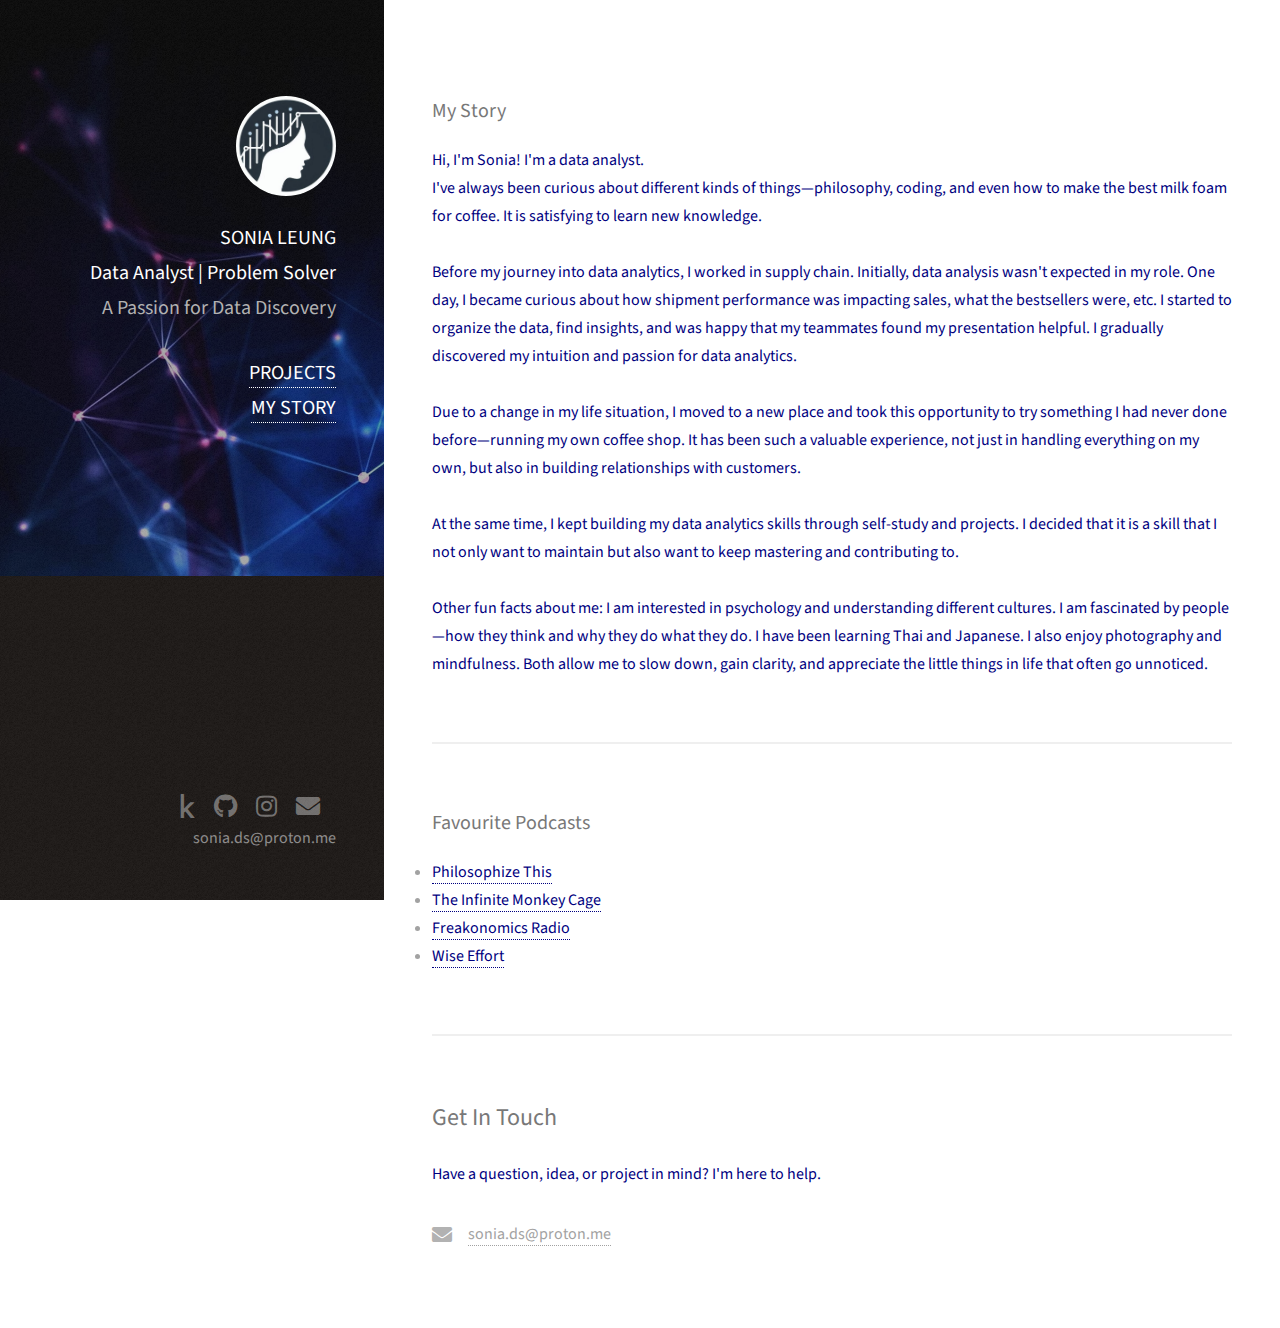
==== aboutme.html @ cb59c02b "Add files via upload" ====
<!DOCTYPE HTML>
<!--
	
-->
<html>
	<head>
		<title>Sonia the Data Analyst</title>
		<meta charset="utf-8" />
		<meta name="viewport" content="width=device-width, initial-scale=1, user-scalable=no" />
		<link rel="stylesheet" href="assets/css/main.css" />
	</head>
	<body class="is-preload">

		<!-- Header -->
			<header id="header">
				<div class="inner">
					<a  class="image avatar"><img src="images/avatar2.jpg"></a>
					<h1><strong>SONIA LEUNG <br>Data Analyst | Problem Solver</strong><br>
					<p>A Passion for Data Discovery<br></p>
					<strong><a href="#tag_project">PROJECTS</a><br>
					<a href="aboutme.html">MY STORY</a></strong></h1>
				</div>
			</header>

		<!-- Main -->
			<div id="main">

				<!-- One -->
					<section id="one">
						<header class="major">
							<h3>My Story</h3>
						</header>
						<p style="color: navy;">
							Hi, I'm Sonia! I'm a data analyst. <br>
I've always been curious about different kinds of things—philosophy, coding, and even how to make the best milk foam for coffee. It is satisfying to learn new knowledge. <br><br>

Before my journey into data analytics, I worked in supply chain. Initially, data analysis wasn't expected in my role. One day, I became curious about how shipment performance was impacting sales, what the bestsellers were, etc. I started to organize the data, find insights, and was happy that my teammates found my presentation helpful. I gradually discovered my intuition and passion for data analytics. <br><br>

Due to a change in my life situation, I moved to a new place and took this opportunity to try something I had never done before—running my own coffee shop. It has been such a valuable experience, not just in handling everything on my own, but also in building relationships with customers. <br><br>

At the same time, I kept building my data analytics skills through self-study and projects. I decided that it is a skill that I not only want to maintain but also want to keep mastering and contributing to. <br><br>

Other fun facts about me: I am interested in psychology and understanding different cultures. I am fascinated by people—how they think and why they do what they do. I have been learning Thai and Japanese. I also enjoy photography and mindfulness. Both allow me to slow down, gain clarity, and appreciate the little things in life that often go unnoticed.</p>
					</section>

				<!-- Two -->
					<section id="two">
						<header class="major"></header>
							<h3>Favourite Podcasts</h3>
						</header>
						<li><a href="https://open.spotify.com/show/2Shpxw7dPoxRJCdfFXTWLE?si=a84ec75774854142" target="_blank" style="color: navy;">Philosophize This</a>
						</li>
						<li><a href="https://open.spotify.com/show/6Ijz5uEUxN6FvJI49ZGJAJ?si=09eeb238d4864d1d" target="_blank" style="color: navy;">The Infinite Monkey Cage</a>
						</li>	
						<li><a href="https://open.spotify.com/show/6z4NLXyHPga1UmSJsPK7G1?si=cbf8f95c1f504258" target="_blank" style="color: navy;">Freakonomics Radio</a>
						</li>
						<li><a href="https://open.spotify.com/show/1Kpkt3xGpyZm5UQYMKu4Uo?si=217945f48b774ca5" target="_blank" style="color: navy;">Wise Effort</a>
						</li>		
					</section>

				<!-- Three -->
				<section id="three">
					<h2>Get In Touch</h2>
					<p  style="color: navy;">Have a question, idea, or project in mind? I'm here to help.</p>
					<div class="row">
						<div class="col-4 col-12-small">
							<ul class="labeled-icons">								
								<li>
									<h3 class="icon solid fa-envelope"><span class="label">Email</span></h3>
									<a href="mailto:sonia.ds@proton.me">sonia.ds@proton.me</a>
								</li>
							</ul>
						</div>
					</div>
				</section>
		
			</div>

		<!-- Footer -->
			<footer id="footer">
				<div class="inner">
					<ul class="icons">
						<li><a href="https://www.kaggle.com/so017c" target="_blank" class="icon brands fa-kaggle"><span class="label">kaggle</span></a></li>
						<li><a href="https://github.com/So017" target="_blank" class="icon brands fa-github"><span class="label">Github</span></a></li>
						<li><a href="https://www.instagram.com/sonia_datascientist/" target="_blank" class="icon brands fa-instagram"><span class="label">Instagram</span></a></li>
						<li><a href="mailto:sonia.ds@proton.me" target="_blank" class="icon solid fa-envelope"><span class="label">Email</span></a></li><br>
						<li>sonia.ds@proton.me</li>
					</ul>
				</div>
			</footer>

		<!-- Scripts -->
			<script src="assets/js/jquery.min.js"></script>
			<script src="assets/js/jquery.poptrox.min.js"></script>
			<script src="assets/js/browser.min.js"></script>
			<script src="assets/js/breakpoints.min.js"></script>
			<script src="assets/js/util.js"></script>
			<script src="assets/js/main.js"></script>

	</body>
</html>
---- assets/css/main.css ----
@import url("fontawesome-all.min.css");
@import url("https://fonts.googleapis.com/css?family=Source+Sans+Pro:400,400italic");

/*
	Strata by HTML5 UP
	html5up.net | @ajlkn
	Free for personal and commercial use under the CCA 3.0 license (html5up.net/license)
*/

html, body, div, span, applet, object,
iframe, h1, h2, h3, h4, h5, h6, p, blockquote,
pre, a, abbr, acronym, address, big, cite,
code, del, dfn, em, img, ins, kbd, q, s, samp,
small, strike, strong, sub, sup, tt, var, b,
u, i, center, dl, dt, dd, ol, ul, li, fieldset,
form, label, legend, table, caption, tbody,
tfoot, thead, tr, th, td, article, aside,
canvas, details, embed, figure, figcaption,
footer, header, hgroup, menu, nav, output, ruby,
section, summary, time, mark, audio, video {
	margin: 0;
	padding: 0;
	border: 0;
	font-size: 100%;
	font: inherit;
	vertical-align: baseline;}

article, aside, details, figcaption, figure,
footer, header, hgroup, menu, nav, section {
	display: block;}

body {
	line-height: 1;
}

ol, ul {
	list-style: none;
}

blockquote, q {
	quotes: none;
}

	blockquote:before, blockquote:after, q:before, q:after {
		content: '';
		content: none;
	}

table {
	border-collapse: collapse;
	border-spacing: 0;
}

body {
	-webkit-text-size-adjust: none;
}

mark {
	background-color: transparent;
	color: inherit;
}

input::-moz-focus-inner {
	border: 0;
	padding: 0;
}

input, select, textarea {
	-moz-appearance: none;
	-webkit-appearance: none;
	-ms-appearance: none;
	appearance: none;
}

/* Basic */

	html {
		box-sizing: border-box;
	}

	*, *:before, *:after {
		box-sizing: inherit;
	}

	body {
		background: #fff;
	}

		body.is-preload *, body.is-preload *:before, body.is-preload *:after {
			-moz-animation: none !important;
			-webkit-animation: none !important;
			-ms-animation: none !important;
			animation: none !important;
			-moz-transition: none !important;
			-webkit-transition: none !important;
			-ms-transition: none !important;
			transition: none !important;
		}

	body, input, select, textarea {
		color: #a2a2a2;
		font-family: "Source Sans Pro", Helvetica, sans-serif;
		font-size: 16pt;
		font-weight: 400;
		line-height: 1.75em;
	}

	a {
		-moz-transition: color 0.2s ease-in-out, border-color 0.2s ease-in-out;
		-webkit-transition: color 0.2s ease-in-out, border-color 0.2s ease-in-out;
		-ms-transition: color 0.2s ease-in-out, border-color 0.2s ease-in-out;
		transition: color 0.2s ease-in-out, border-color 0.2s ease-in-out;
		border-bottom: dotted 1px;
		color: #49bf9d;
		text-decoration: none;
	}

		a:hover {
			border-bottom-color: transparent;
			color: #49bf9d !important;
			text-decoration: none;
		}

	strong, b {
		color: #787878;
		font-weight: 400;
	}

	em, i {
		font-style: italic;
	}

	p {
		margin: 0 0 2em 0;
	}

	h1, h2, h3, h4, h5, h6 {
		color: #787878;
		font-weight: 400;
		line-height: 1em;
		margin: 0 0 1em 0;
	}

		h1 a, h2 a, h3 a, h4 a, h5 a, h6 a {
			color: inherit;
			text-decoration: none;
		}

	h1 {
		font-size: 2em;
		line-height: 1.5em;
	}

	h2 {
		font-size: 1.5em;
		line-height: 1.5em;
	}

	h3 {
		font-size: 1.25em;
		line-height: 1.5em;
	}

	h4 {
		font-size: 1.1em;
		line-height: 1.5em;
	}

	h5 {
		font-size: 0.9em;
		line-height: 1.5em;
	}

	h6 {
		font-size: 0.7em;
		line-height: 1.5em;
	}

	sub {
		font-size: 0.8em;
		position: relative;
		top: 0.5em;
	}

	sup {
		font-size: 0.8em;
		position: relative;
		top: -0.5em;
	}

	hr {
		border: 0;
		border-bottom: solid 2px #efefef;
		margin: 2em 0;
	}

		hr.major {
			margin: 3em 0;
		}

	blockquote {
		border-left: solid 6px #efefef;
		font-style: italic;
		margin: 0 0 2em 0;
		padding: 0.5em 0 0.5em 1.5em;
	}

	code {
		background: #f7f7f7;
		border-radius: 0.35em;
		border: solid 2px #efefef;
		font-family: "Courier New", monospace;
		font-size: 0.9em;
		margin: 0 0.25em;
		padding: 0.25em 0.65em;
	}

	pre {
		-webkit-overflow-scrolling: touch;
		font-family: "Courier New", monospace;
		font-size: 0.9em;
		margin: 0 0 2em 0;
	}

		pre code {
			display: block;
			line-height: 1.75em;
			padding: 1em 1.5em;
			overflow-x: auto;
		}

	.align-left {
		text-align: left;
	}

	.align-center {
		text-align: center;
	}

	.align-right {
		text-align: right;
	}

/* Container */

	.container {
		margin: 0 auto;
		max-width: calc(100% - 4em);
		width: 100%;
	}

		.container.xsmall {
			width: 25%;
		}

		.container.small {
			width: 50%;
		}

		.container.medium {
			width: 75%;
		}

		.container.large {
			width: 125%;
		}

		.container.xlarge {
			width: 150%;
		}

		.container.max {
			width: 100%;
		}

		@media screen and (max-width: 980px) {

			.container {
				width: 100% !important;
				max-width: 100% !important;
			}

		}

		@media screen and (max-width: 480px) {

			.container {
				max-width: calc(100% - 3em);
			}

		}

/* Row */

	.row {
		display: flex;
		flex-wrap: wrap;
		box-sizing: border-box;
		align-items: stretch;
	}

		.row > * {
			box-sizing: border-box;
		}

		.row.gtr-uniform > * > :last-child {
			margin-bottom: 0;
		}

		.row.aln-left {
			justify-content: flex-start;
		}

		.row.aln-center {
			justify-content: center;
		}

		.row.aln-right {
			justify-content: flex-end;
		}

		.row.aln-top {
			align-items: flex-start;
		}

		.row.aln-middle {
			align-items: center;
		}

		.row.aln-bottom {
			align-items: flex-end;
		}

		.row > .imp {
			order: -1;
		}

		.row > .col-1 {
			width: 8.33333%;
		}

		.row > .off-1 {
			margin-left: 8.33333%;
		}

		.row > .col-2 {
			width: 16.66667%;
		}

		.row > .off-2 {
			margin-left: 16.66667%;
		}

		.row > .col-3 {
			width: 25%;
		}

		.row > .off-3 {
			margin-left: 25%;
		}

		.row > .col-4 {
			width: 33.33333%;
		}

		.row > .off-4 {
			margin-left: 33.33333%;
		}

		.row > .col-5 {
			width: 41.66667%;
		}

		.row > .off-5 {
			margin-left: 41.66667%;
		}

		.row > .col-6 {
			width: 50%;
		}

		.row > .off-6 {
			margin-left: 50%;
		}

		.row > .col-7 {
			width: 58.33333%;
		}

		.row > .off-7 {
			margin-left: 58.33333%;
		}

		.row > .col-8 {
			width: 66.66667%;
		}

		.row > .off-8 {
			margin-left: 66.66667%;
		}

		.row > .col-9 {
			width: 75%;
		}

		.row > .off-9 {
			margin-left: 75%;
		}

		.row > .col-10 {
			width: 83.33333%;
		}

		.row > .off-10 {
			margin-left: 83.33333%;
		}

		.row > .col-11 {
			width: 91.66667%;
		}

		.row > .off-11 {
			margin-left: 91.66667%;
		}

		.row > .col-12 {
			width: 100%;
		}

		.row > .off-12 {
			margin-left: 100%;
		}

		.row.gtr-0 {
			margin-top: 0;
			margin-left: 0em;
		}

			.row.gtr-0 > * {
				padding: 0 0 0 0em;
			}

			.row.gtr-0.gtr-uniform {
				margin-top: 0em;
			}

				.row.gtr-0.gtr-uniform > * {
					padding-top: 0em;
				}

		.row.gtr-25 {
			margin-top: 0;
			margin-left: -0.625em;
		}

			.row.gtr-25 > * {
				padding: 0 0 0 0.625em;
			}

			.row.gtr-25.gtr-uniform {
				margin-top: -0.625em;
			}

				.row.gtr-25.gtr-uniform > * {
					padding-top: 0.625em;
				}

		.row.gtr-50 {
			margin-top: 0;
			margin-left: -1.25em;
		}

			.row.gtr-50 > * {
				padding: 0 0 0 1.25em;
			}

			.row.gtr-50.gtr-uniform {
				margin-top: -1.25em;
			}

				.row.gtr-50.gtr-uniform > * {
					padding-top: 1.25em;
				}

		.row {
			margin-top: 0;
			margin-left: -2.5em;
		}

			.row > * {
				padding: 0 0 0 2.5em;
			}

			.row.gtr-uniform {
				margin-top: -2.5em;
			}

				.row.gtr-uniform > * {
					padding-top: 2.5em;
				}

		.row.gtr-150 {
			margin-top: 0;
			margin-left: -3.75em;
		}

			.row.gtr-150 > * {
				padding: 0 0 0 3.75em;
			}

			.row.gtr-150.gtr-uniform {
				margin-top: -3.75em;
			}

				.row.gtr-150.gtr-uniform > * {
					padding-top: 3.75em;
				}

		.row.gtr-200 {
			margin-top: 0;
			margin-left: -5em;
		}

			.row.gtr-200 > * {
				padding: 0 0 0 5em;
			}

			.row.gtr-200.gtr-uniform {
				margin-top: -5em;
			}

				.row.gtr-200.gtr-uniform > * {
					padding-top: 5em;
				}

		@media screen and (max-width: 1800px) {

			.row {
				display: flex;
				flex-wrap: wrap;
				box-sizing: border-box;
				align-items: stretch;
			}

				.row > * {
					box-sizing: border-box;
				}

				.row.gtr-uniform > * > :last-child {
					margin-bottom: 0;
				}

				.row.aln-left {
					justify-content: flex-start;
				}

				.row.aln-center {
					justify-content: center;
				}

				.row.aln-right {
					justify-content: flex-end;
				}

				.row.aln-top {
					align-items: flex-start;
				}

				.row.aln-middle {
					align-items: center;
				}

				.row.aln-bottom {
					align-items: flex-end;
				}

				.row > .imp-xlarge {
					order: -1;
				}

				.row > .col-1-xlarge {
					width: 8.33333%;
				}

				.row > .off-1-xlarge {
					margin-left: 8.33333%;
				}

				.row > .col-2-xlarge {
					width: 16.66667%;
				}

				.row > .off-2-xlarge {
					margin-left: 16.66667%;
				}

				.row > .col-3-xlarge {
					width: 25%;
				}

				.row > .off-3-xlarge {
					margin-left: 25%;
				}

				.row > .col-4-xlarge {
					width: 33.33333%;
				}

				.row > .off-4-xlarge {
					margin-left: 33.33333%;
				}

				.row > .col-5-xlarge {
					width: 41.66667%;
				}

				.row > .off-5-xlarge {
					margin-left: 41.66667%;
				}

				.row > .col-6-xlarge {
					width: 50%;
				}

				.row > .off-6-xlarge {
					margin-left: 50%;
				}

				.row > .col-7-xlarge {
					width: 58.33333%;
				}

				.row > .off-7-xlarge {
					margin-left: 58.33333%;
				}

				.row > .col-8-xlarge {
					width: 66.66667%;
				}

				.row > .off-8-xlarge {
					margin-left: 66.66667%;
				}

				.row > .col-9-xlarge {
					width: 75%;
				}

				.row > .off-9-xlarge {
					margin-left: 75%;
				}

				.row > .col-10-xlarge {
					width: 83.33333%;
				}

				.row > .off-10-xlarge {
					margin-left: 83.33333%;
				}

				.row > .col-11-xlarge {
					width: 91.66667%;
				}

				.row > .off-11-xlarge {
					margin-left: 91.66667%;
				}

				.row > .col-12-xlarge {
					width: 100%;
				}

				.row > .off-12-xlarge {
					margin-left: 100%;
				}

				.row.gtr-0 {
					margin-top: 0;
					margin-left: 0em;
				}

					.row.gtr-0 > * {
						padding: 0 0 0 0em;
					}

					.row.gtr-0.gtr-uniform {
						margin-top: 0em;
					}

						.row.gtr-0.gtr-uniform > * {
							padding-top: 0em;
						}

				.row.gtr-25 {
					margin-top: 0;
					margin-left: -0.625em;
				}

					.row.gtr-25 > * {
						padding: 0 0 0 0.625em;
					}

					.row.gtr-25.gtr-uniform {
						margin-top: -0.625em;
					}

						.row.gtr-25.gtr-uniform > * {
							padding-top: 0.625em;
						}

				.row.gtr-50 {
					margin-top: 0;
					margin-left: -1.25em;
				}

					.row.gtr-50 > * {
						padding: 0 0 0 1.25em;
					}

					.row.gtr-50.gtr-uniform {
						margin-top: -1.25em;
					}

						.row.gtr-50.gtr-uniform > * {
							padding-top: 1.25em;
						}

				.row {
					margin-top: 0;
					margin-left: -2.5em;
				}

					.row > * {
						padding: 0 0 0 2.5em;
					}

					.row.gtr-uniform {
						margin-top: -2.5em;
					}

						.row.gtr-uniform > * {
							padding-top: 2.5em;
						}

				.row.gtr-150 {
					margin-top: 0;
					margin-left: -3.75em;
				}

					.row.gtr-150 > * {
						padding: 0 0 0 3.75em;
					}

					.row.gtr-150.gtr-uniform {
						margin-top: -3.75em;
					}

						.row.gtr-150.gtr-uniform > * {
							padding-top: 3.75em;
						}

				.row.gtr-200 {
					margin-top: 0;
					margin-left: -5em;
				}

					.row.gtr-200 > * {
						padding: 0 0 0 5em;
					}

					.row.gtr-200.gtr-uniform {
						margin-top: -5em;
					}

						.row.gtr-200.gtr-uniform > * {
							padding-top: 5em;
						}

		}

		@media screen and (max-width: 1280px) {

			.row {
				display: flex;
				flex-wrap: wrap;
				box-sizing: border-box;
				align-items: stretch;
			}

				.row > * {
					box-sizing: border-box;
				}

				.row.gtr-uniform > * > :last-child {
					margin-bottom: 0;
				}

				.row.aln-left {
					justify-content: flex-start;
				}

				.row.aln-center {
					justify-content: center;
				}

				.row.aln-right {
					justify-content: flex-end;
				}

				.row.aln-top {
					align-items: flex-start;
				}

				.row.aln-middle {
					align-items: center;
				}

				.row.aln-bottom {
					align-items: flex-end;
				}

				.row > .imp-large {
					order: -1;
				}

				.row > .col-1-large {
					width: 8.33333%;
				}

				.row > .off-1-large {
					margin-left: 8.33333%;
				}

				.row > .col-2-large {
					width: 16.66667%;
				}

				.row > .off-2-large {
					margin-left: 16.66667%;
				}

				.row > .col-3-large {
					width: 25%;
				}

				.row > .off-3-large {
					margin-left: 25%;
				}

				.row > .col-4-large {
					width: 33.33333%;
				}

				.row > .off-4-large {
					margin-left: 33.33333%;
				}

				.row > .col-5-large {
					width: 41.66667%;
				}

				.row > .off-5-large {
					margin-left: 41.66667%;
				}

				.row > .col-6-large {
					width: 50%;
				}

				.row > .off-6-large {
					margin-left: 50%;
				}

				.row > .col-7-large {
					width: 58.33333%;
				}

				.row > .off-7-large {
					margin-left: 58.33333%;
				}

				.row > .col-8-large {
					width: 66.66667%;
				}

				.row > .off-8-large {
					margin-left: 66.66667%;
				}

				.row > .col-9-large {
					width: 75%;
				}

				.row > .off-9-large {
					margin-left: 75%;
				}

				.row > .col-10-large {
					width: 83.33333%;
				}

				.row > .off-10-large {
					margin-left: 83.33333%;
				}

				.row > .col-11-large {
					width: 91.66667%;
				}

				.row > .off-11-large {
					margin-left: 91.66667%;
				}

				.row > .col-12-large {
					width: 100%;
				}

				.row > .off-12-large {
					margin-left: 100%;
				}

				.row.gtr-0 {
					margin-top: 0;
					margin-left: 0em;
				}

					.row.gtr-0 > * {
						padding: 0 0 0 0em;
					}

					.row.gtr-0.gtr-uniform {
						margin-top: 0em;
					}

						.row.gtr-0.gtr-uniform > * {
							padding-top: 0em;
						}

				.row.gtr-25 {
					margin-top: 0;
					margin-left: -0.5em;
				}

					.row.gtr-25 > * {
						padding: 0 0 0 0.5em;
					}

					.row.gtr-25.gtr-uniform {
						margin-top: -0.5em;
					}

						.row.gtr-25.gtr-uniform > * {
							padding-top: 0.5em;
						}

				.row.gtr-50 {
					margin-top: 0;
					margin-left: -1em;
				}

					.row.gtr-50 > * {
						padding: 0 0 0 1em;
					}

					.row.gtr-50.gtr-uniform {
						margin-top: -1em;
					}

						.row.gtr-50.gtr-uniform > * {
							padding-top: 1em;
						}

				.row {
					margin-top: 0;
					margin-left: -2em;
				}

					.row > * {
						padding: 0 0 0 2em;
					}

					.row.gtr-uniform {
						margin-top: -2em;
					}

						.row.gtr-uniform > * {
							padding-top: 2em;
						}

				.row.gtr-150 {
					margin-top: 0;
					margin-left: -3em;
				}

					.row.gtr-150 > * {
						padding: 0 0 0 3em;
					}

					.row.gtr-150.gtr-uniform {
						margin-top: -3em;
					}

						.row.gtr-150.gtr-uniform > * {
							padding-top: 3em;
						}

				.row.gtr-200 {
					margin-top: 0;
					margin-left: -4em;
				}

					.row.gtr-200 > * {
						padding: 0 0 0 4em;
					}

					.row.gtr-200.gtr-uniform {
						margin-top: -4em;
					}

						.row.gtr-200.gtr-uniform > * {
							padding-top: 4em;
						}

		}

		@media screen and (max-width: 980px) {

			.row {
				display: flex;
				flex-wrap: wrap;
				box-sizing: border-box;
				align-items: stretch;
			}

				.row > * {
					box-sizing: border-box;
				}

				.row.gtr-uniform > * > :last-child {
					margin-bottom: 0;
				}

				.row.aln-left {
					justify-content: flex-start;
				}

				.row.aln-center {
					justify-content: center;
				}

				.row.aln-right {
					justify-content: flex-end;
				}

				.row.aln-top {
					align-items: flex-start;
				}

				.row.aln-middle {
					align-items: center;
				}

				.row.aln-bottom {
					align-items: flex-end;
				}

				.row > .imp-medium {
					order: -1;
				}

				.row > .col-1-medium {
					width: 8.33333%;
				}

				.row > .off-1-medium {
					margin-left: 8.33333%;
				}

				.row > .col-2-medium {
					width: 16.66667%;
				}

				.row > .off-2-medium {
					margin-left: 16.66667%;
				}

				.row > .col-3-medium {
					width: 25%;
				}

				.row > .off-3-medium {
					margin-left: 25%;
				}

				.row > .col-4-medium {
					width: 33.33333%;
				}

				.row > .off-4-medium {
					margin-left: 33.33333%;
				}

				.row > .col-5-medium {
					width: 41.66667%;
				}

				.row > .off-5-medium {
					margin-left: 41.66667%;
				}

				.row > .col-6-medium {
					width: 50%;
				}

				.row > .off-6-medium {
					margin-left: 50%;
				}

				.row > .col-7-medium {
					width: 58.33333%;
				}

				.row > .off-7-medium {
					margin-left: 58.33333%;
				}

				.row > .col-8-medium {
					width: 66.66667%;
				}

				.row > .off-8-medium {
					margin-left: 66.66667%;
				}

				.row > .col-9-medium {
					width: 75%;
				}

				.row > .off-9-medium {
					margin-left: 75%;
				}

				.row > .col-10-medium {
					width: 83.33333%;
				}

				.row > .off-10-medium {
					margin-left: 83.33333%;
				}

				.row > .col-11-medium {
					width: 91.66667%;
				}

				.row > .off-11-medium {
					margin-left: 91.66667%;
				}

				.row > .col-12-medium {
					width: 100%;
				}

				.row > .off-12-medium {
					margin-left: 100%;
				}

				.row.gtr-0 {
					margin-top: 0;
					margin-left: 0em;
				}

					.row.gtr-0 > * {
						padding: 0 0 0 0em;
					}

					.row.gtr-0.gtr-uniform {
						margin-top: 0em;
					}

						.row.gtr-0.gtr-uniform > * {
							padding-top: 0em;
						}

				.row.gtr-25 {
					margin-top: 0;
					margin-left: -0.5em;
				}

					.row.gtr-25 > * {
						padding: 0 0 0 0.5em;
					}

					.row.gtr-25.gtr-uniform {
						margin-top: -0.5em;
					}

						.row.gtr-25.gtr-uniform > * {
							padding-top: 0.5em;
						}

				.row.gtr-50 {
					margin-top: 0;
					margin-left: -1em;
				}

					.row.gtr-50 > * {
						padding: 0 0 0 1em;
					}

					.row.gtr-50.gtr-uniform {
						margin-top: -1em;
					}

						.row.gtr-50.gtr-uniform > * {
							padding-top: 1em;
						}

				.row {
					margin-top: 0;
					margin-left: -2em;
				}

					.row > * {
						padding: 0 0 0 2em;
					}

					.row.gtr-uniform {
						margin-top: -2em;
					}

						.row.gtr-uniform > * {
							padding-top: 2em;
						}

				.row.gtr-150 {
					margin-top: 0;
					margin-left: -3em;
				}

					.row.gtr-150 > * {
						padding: 0 0 0 3em;
					}

					.row.gtr-150.gtr-uniform {
						margin-top: -3em;
					}

						.row.gtr-150.gtr-uniform > * {
							padding-top: 3em;
						}

				.row.gtr-200 {
					margin-top: 0;
					margin-left: -4em;
				}

					.row.gtr-200 > * {
						padding: 0 0 0 4em;
					}

					.row.gtr-200.gtr-uniform {
						margin-top: -4em;
					}

						.row.gtr-200.gtr-uniform > * {
							padding-top: 4em;
						}

		}

		@media screen and (max-width: 736px) {

			.row {
				display: flex;
				flex-wrap: wrap;
				box-sizing: border-box;
				align-items: stretch;
			}

				.row > * {
					box-sizing: border-box;
				}

				.row.gtr-uniform > * > :last-child {
					margin-bottom: 0;
				}

				.row.aln-left {
					justify-content: flex-start;
				}

				.row.aln-center {
					justify-content: center;
				}

				.row.aln-right {
					justify-content: flex-end;
				}

				.row.aln-top {
					align-items: flex-start;
				}

				.row.aln-middle {
					align-items: center;
				}

				.row.aln-bottom {
					align-items: flex-end;
				}

				.row > .imp-small {
					order: -1;
				}

				.row > .col-1-small {
					width: 8.33333%;
				}

				.row > .off-1-small {
					margin-left: 8.33333%;
				}

				.row > .col-2-small {
					width: 16.66667%;
				}

				.row > .off-2-small {
					margin-left: 16.66667%;
				}

				.row > .col-3-small {
					width: 25%;
				}

				.row > .off-3-small {
					margin-left: 25%;
				}

				.row > .col-4-small {
					width: 33.33333%;
				}

				.row > .off-4-small {
					margin-left: 33.33333%;
				}

				.row > .col-5-small {
					width: 41.66667%;
				}

				.row > .off-5-small {
					margin-left: 41.66667%;
				}

				.row > .col-6-small {
					width: 50%;
				}

				.row > .off-6-small {
					margin-left: 50%;
				}

				.row > .col-7-small {
					width: 58.33333%;
				}

				.row > .off-7-small {
					margin-left: 58.33333%;
				}

				.row > .col-8-small {
					width: 66.66667%;
				}

				.row > .off-8-small {
					margin-left: 66.66667%;
				}

				.row > .col-9-small {
					width: 75%;
				}

				.row > .off-9-small {
					margin-left: 75%;
				}

				.row > .col-10-small {
					width: 83.33333%;
				}

				.row > .off-10-small {
					margin-left: 83.33333%;
				}

				.row > .col-11-small {
					width: 91.66667%;
				}

				.row > .off-11-small {
					margin-left: 91.66667%;
				}

				.row > .col-12-small {
					width: 100%;
				}

				.row > .off-12-small {
					margin-left: 100%;
				}

				.row.gtr-0 {
					margin-top: 0;
					margin-left: 0em;
				}

					.row.gtr-0 > * {
						padding: 0 0 0 0em;
					}

					.row.gtr-0.gtr-uniform {
						margin-top: 0em;
					}

						.row.gtr-0.gtr-uniform > * {
							padding-top: 0em;
						}

				.row.gtr-25 {
					margin-top: 0;
					margin-left: -0.375em;
				}

					.row.gtr-25 > * {
						padding: 0 0 0 0.375em;
					}

					.row.gtr-25.gtr-uniform {
						margin-top: -0.375em;
					}

						.row.gtr-25.gtr-uniform > * {
							padding-top: 0.375em;
						}

				.row.gtr-50 {
					margin-top: 0;
					margin-left: -0.75em;
				}

					.row.gtr-50 > * {
						padding: 0 0 0 0.75em;
					}

					.row.gtr-50.gtr-uniform {
						margin-top: -0.75em;
					}

						.row.gtr-50.gtr-uniform > * {
							padding-top: 0.75em;
						}

				.row {
					margin-top: 0;
					margin-left: -1.5em;
				}

					.row > * {
						padding: 0 0 0 1.5em;
					}

					.row.gtr-uniform {
						margin-top: -1.5em;
					}

						.row.gtr-uniform > * {
							padding-top: 1.5em;
						}

				.row.gtr-150 {
					margin-top: 0;
					margin-left: -2.25em;
				}

					.row.gtr-150 > * {
						padding: 0 0 0 2.25em;
					}

					.row.gtr-150.gtr-uniform {
						margin-top: -2.25em;
					}

						.row.gtr-150.gtr-uniform > * {
							padding-top: 2.25em;
						}

				.row.gtr-200 {
					margin-top: 0;
					margin-left: -3em;
				}

					.row.gtr-200 > * {
						padding: 0 0 0 3em;
					}

					.row.gtr-200.gtr-uniform {
						margin-top: -3em;
					}

						.row.gtr-200.gtr-uniform > * {
							padding-top: 3em;
						}

		}

		@media screen and (max-width: 480px) {

			.row {
				display: flex;
				flex-wrap: wrap;
				box-sizing: border-box;
				align-items: stretch;
			}

				.row > * {
					box-sizing: border-box;
				}

				.row.gtr-uniform > * > :last-child {
					margin-bottom: 0;
				}

				.row.aln-left {
					justify-content: flex-start;
				}

				.row.aln-center {
					justify-content: center;
				}

				.row.aln-right {
					justify-content: flex-end;
				}

				.row.aln-top {
					align-items: flex-start;
				}

				.row.aln-middle {
					align-items: center;
				}

				.row.aln-bottom {
					align-items: flex-end;
				}

				.row > .imp-xsmall {
					order: -1;
				}

				.row > .col-1-xsmall {
					width: 8.33333%;
				}

				.row > .off-1-xsmall {
					margin-left: 8.33333%;
				}

				.row > .col-2-xsmall {
					width: 16.66667%;
				}

				.row > .off-2-xsmall {
					margin-left: 16.66667%;
				}

				.row > .col-3-xsmall {
					width: 25%;
				}

				.row > .off-3-xsmall {
					margin-left: 25%;
				}

				.row > .col-4-xsmall {
					width: 33.33333%;
				}

				.row > .off-4-xsmall {
					margin-left: 33.33333%;
				}

				.row > .col-5-xsmall {
					width: 41.66667%;
				}

				.row > .off-5-xsmall {
					margin-left: 41.66667%;
				}

				.row > .col-6-xsmall {
					width: 50%;
				}

				.row > .off-6-xsmall {
					margin-left: 50%;
				}

				.row > .col-7-xsmall {
					width: 58.33333%;
				}

				.row > .off-7-xsmall {
					margin-left: 58.33333%;
				}

				.row > .col-8-xsmall {
					width: 66.66667%;
				}

				.row > .off-8-xsmall {
					margin-left: 66.66667%;
				}

				.row > .col-9-xsmall {
					width: 75%;
				}

				.row > .off-9-xsmall {
					margin-left: 75%;
				}

				.row > .col-10-xsmall {
					width: 83.33333%;
				}

				.row > .off-10-xsmall {
					margin-left: 83.33333%;
				}

				.row > .col-11-xsmall {
					width: 91.66667%;
				}

				.row > .off-11-xsmall {
					margin-left: 91.66667%;
				}

				.row > .col-12-xsmall {
					width: 100%;
				}

				.row > .off-12-xsmall {
					margin-left: 100%;
				}

				.row.gtr-0 {
					margin-top: 0;
					margin-left: 0em;
				}

					.row.gtr-0 > * {
						padding: 0 0 0 0em;
					}

					.row.gtr-0.gtr-uniform {
						margin-top: 0em;
					}

						.row.gtr-0.gtr-uniform > * {
							padding-top: 0em;
						}

				.row.gtr-25 {
					margin-top: 0;
					margin-left: -0.375em;
				}

					.row.gtr-25 > * {
						padding: 0 0 0 0.375em;
					}

					.row.gtr-25.gtr-uniform {
						margin-top: -0.375em;
					}

						.row.gtr-25.gtr-uniform > * {
							padding-top: 0.375em;
						}

				.row.gtr-50 {
					margin-top: 0;
					margin-left: -0.75em;
				}

					.row.gtr-50 > * {
						padding: 0 0 0 0.75em;
					}

					.row.gtr-50.gtr-uniform {
						margin-top: -0.75em;
					}

						.row.gtr-50.gtr-uniform > * {
							padding-top: 0.75em;
						}

				.row {
					margin-top: 0;
					margin-left: -1.5em;
				}

					.row > * {
						padding: 0 0 0 1.5em;
					}

					.row.gtr-uniform {
						margin-top: -1.5em;
					}

						.row.gtr-uniform > * {
							padding-top: 1.5em;
						}

				.row.gtr-150 {
					margin-top: 0;
					margin-left: -2.25em;
				}

					.row.gtr-150 > * {
						padding: 0 0 0 2.25em;
					}

					.row.gtr-150.gtr-uniform {
						margin-top: -2.25em;
					}

						.row.gtr-150.gtr-uniform > * {
							padding-top: 2.25em;
						}

				.row.gtr-200 {
					margin-top: 0;
					margin-left: -3em;
				}

					.row.gtr-200 > * {
						padding: 0 0 0 3em;
					}

					.row.gtr-200.gtr-uniform {
						margin-top: -3em;
					}

						.row.gtr-200.gtr-uniform > * {
							padding-top: 3em;
						}

		}

/* Section/Article */

	section.special, article.special {
		text-align: center;
	}

	header p {
		color: #b2b2b2;
		position: relative;
		margin: 0 0 1.5em 0;
	}

	header h2 + p {
		font-size: 1.25em;
		margin-top: -1em;
		line-height: 1.5em;
	}

	header h3 + p {
		font-size: 1.1em;
		margin-top: -0.8em;
		line-height: 1.5em;
	}

	header h4 + p,
	header h5 + p,
	header h6 + p {
		font-size: 0.9em;
		margin-top: -0.6em;
		line-height: 1.5em;
	}

	header.major h2 {
		font-size: 2em;
	}

/* Form */

	form {
		margin: 0 0 2em 0;
	}

	label {
		color: #787878;
		display: block;
		font-size: 0.9em;
		font-weight: 400;
		margin: 0 0 1em 0;
	}

	input[type="text"],
	input[type="password"],
	input[type="email"],
	select,
	textarea {
		-moz-appearance: none;
		-webkit-appearance: none;
		-ms-appearance: none;
		appearance: none;
		background: #f7f7f7;
		border-radius: 0.35em;
		border: solid 2px transparent;
		color: inherit;
		display: block;
		outline: 0;
		padding: 0 0.75em;
		text-decoration: none;
		width: 100%;
	}

		input[type="text"]:invalid,
		input[type="password"]:invalid,
		input[type="email"]:invalid,
		select:invalid,
		textarea:invalid {
			box-shadow: none;
		}

		input[type="text"]:focus,
		input[type="password"]:focus,
		input[type="email"]:focus,
		select:focus,
		textarea:focus {
			border-color: #49bf9d;
		}

	select {
		background-image: url("data:image/svg+xml;charset=utf8,%3Csvg xmlns='http://www.w3.org/2000/svg' width='40' height='40' preserveAspectRatio='none' viewBox='0 0 40 40'%3E%3Cpath d='M9.4,12.3l10.4,10.4l10.4-10.4c0.2-0.2,0.5-0.4,0.9-0.4c0.3,0,0.6,0.1,0.9,0.4l3.3,3.3c0.2,0.2,0.4,0.5,0.4,0.9 c0,0.4-0.1,0.6-0.4,0.9L20.7,31.9c-0.2,0.2-0.5,0.4-0.9,0.4c-0.3,0-0.6-0.1-0.9-0.4L4.3,17.3c-0.2-0.2-0.4-0.5-0.4-0.9 c0-0.4,0.1-0.6,0.4-0.9l3.3-3.3c0.2-0.2,0.5-0.4,0.9-0.4S9.1,12.1,9.4,12.3z' fill='%23dfdfdf' /%3E%3C/svg%3E");
		background-size: 1.25rem;
		background-repeat: no-repeat;
		background-position: calc(100% - 1rem) center;
		height: 2.75em;
		padding-right: 2.75em;
		text-overflow: ellipsis;
	}

		select option {
			color: #787878;
			background: #fff;
		}

		select:focus::-ms-value {
			background-color: transparent;
		}

		select::-ms-expand {
			display: none;
		}

	input[type="text"],
	input[type="password"],
	input[type="email"],
	select {
		height: 2.75em;
	}

	textarea {
		padding: 0.75em;
	}

	input[type="checkbox"],
	input[type="radio"] {
		-moz-appearance: none;
		-webkit-appearance: none;
		-ms-appearance: none;
		appearance: none;
		display: block;
		float: left;
		margin-right: -2em;
		opacity: 0;
		width: 1em;
		z-index: -1;
	}

		input[type="checkbox"] + label,
		input[type="radio"] + label {
			text-decoration: none;
			color: #a2a2a2;
			cursor: pointer;
			display: inline-block;
			font-size: 1em;
			font-weight: 400;
			padding-left: 2.4em;
			padding-right: 0.75em;
			position: relative;
		}

			input[type="checkbox"] + label:before,
			input[type="radio"] + label:before {
				-moz-osx-font-smoothing: grayscale;
				-webkit-font-smoothing: antialiased;
				display: inline-block;
				font-style: normal;
				font-variant: normal;
				text-rendering: auto;
				line-height: 1;
				text-transform: none !important;
				font-family: 'Font Awesome 5 Free';
				font-weight: 900;
			}

			input[type="checkbox"] + label:before,
			input[type="radio"] + label:before {
				background: #f7f7f7;
				border-radius: 0.35em;
				border: solid 2px transparent;
				content: '';
				display: inline-block;
				font-size: 0.8em;
				height: 2.0625em;
				left: 0;
				line-height: 1.85625em;
				position: absolute;
				text-align: center;
				top: 0;
				width: 2.0625em;
			}

		input[type="checkbox"]:checked + label:before,
		input[type="radio"]:checked + label:before {
			background: #787878;
			border-color: #787878;
			color: #fff;
			content: '\f00c';
		}

		input[type="checkbox"]:focus + label:before,
		input[type="radio"]:focus + label:before {
			border-color: #49bf9d;
		}

	input[type="checkbox"] + label:before {
		border-radius: 0.35em;
	}

	input[type="radio"] + label:before {
		border-radius: 100%;
	}

	::-webkit-input-placeholder {
		color: #b2b2b2 !important;
		opacity: 1.0;
	}

	:-moz-placeholder {
		color: #b2b2b2 !important;
		opacity: 1.0;
	}

	::-moz-placeholder {
		color: #b2b2b2 !important;
		opacity: 1.0;
	}

	:-ms-input-placeholder {
		color: #b2b2b2 !important;
		opacity: 1.0;
	}

/* Box */

	.box {
		border-radius: 0.35em;
		border: solid 2px #efefef;
		margin-bottom: 2em;
		padding: 1.5em;
	}

		.box > :last-child,
		.box > :last-child > :last-child,
		.box > :last-child > :last-child > :last-child {
			margin-bottom: 0;
		}

		.box.alt {
			border: 0;
			border-radius: 0;
			padding: 0;
		}

/* Icon */

	.icon {
		text-decoration: none;
		border-bottom: none;
		position: relative;
	}

		.icon:before {
			-moz-osx-font-smoothing: grayscale;
			-webkit-font-smoothing: antialiased;
			display: inline-block;
			font-style: normal;
			font-variant: normal;
			text-rendering: auto;
			line-height: 1;
			text-transform: none !important;
			font-family: 'Font Awesome 5 Free';
			font-weight: 400;
		}

		.icon > .label {
			display: none;
		}

		.icon:before {
			line-height: inherit;
		}

		.icon.solid:before {
			font-weight: 900;
		}

		.icon.brands:before {
			font-family: 'Font Awesome 5 Brands';
		}

/* Image */

	.image {
		border-radius: 0.35em;
		border: 0;
		display: inline-block;
		position: relative;
	}

		.image:before {
			-moz-transition: opacity 0.2s ease-in-out;
			-webkit-transition: opacity 0.2s ease-in-out;
			-ms-transition: opacity 0.2s ease-in-out;
			transition: opacity 0.2s ease-in-out;
			background: url("images/overlay.png");
			border-radius: 0.35em;
			content: '';
			display: block;
			height: 100%;
			left: 0;
			opacity: 0.5;
			position: absolute;
			top: 0;
			width: 100%;
		}

		.image.thumb {
			text-align: center;
		}

			.image.thumb:after {
				-moz-transition: opacity 0.2s ease-in-out;
				-webkit-transition: opacity 0.2s ease-in-out;
				-ms-transition: opacity 0.2s ease-in-out;
				transition: opacity 0.2s ease-in-out;
				border-radius: 0.35em;
				border: solid 3px rgba(255, 255, 255, 0.5);
				color: #fff;
				content: 'View';
				display: inline-block;
				font-size: 0.8em;
				font-weight: 400;
				left: 50%;
				line-height: 2.25em;
				margin: -1.25em 0 0 -3em;
				opacity: 0;
				padding: 0 1.5em;
				position: absolute;
				text-align: center;
				text-decoration: none;
				top: 50%;
				white-space: nowrap;
			}

			.image.thumb:hover:after {
				opacity: 1.0;
			}

			.image.thumb:hover:before {
				background: url("images/overlay.png"), url("images/overlay.png");
				opacity: 1.0;
			}

		.image img {
			border-radius: 0.35em;
			display: block;
		}

		.image.left {
			float: left;
			margin: 0 1.5em 1em 0;
			top: 0.25em;
		}

		.image.right {
			float: right;
			margin: 0 0 1em 1.5em;
			top: 0.25em;
		}

		.image.left, .image.right {
			max-width: 40%;
		}

			.image.left img, .image.right img {
				width: 100%;
			}

		.image.fit {
			display: block;
			margin: 0 0 2em 0;
			width: 100%;
		}

			.image.fit img {
				width: 100%;
			}

		.image.avatar {
			border-radius: 100%;
		}

			.image.avatar:before {
				display: none;
			}

			.image.avatar img {
				border-radius: 100%;
				width: 100%;
			}

/* List */

	ol {
		list-style: decimal;
		margin: 0 0 2em 0;
		padding-left: 1.25em;
	}

		ol li {
			padding-left: 0.25em;
		}

	ul {
		list-style: disc;
		margin: 0 0 2em 0;
		padding-left: 1em;
	}

		ul li {
			padding-left: 0.5em;
		}

		ul.alt {
			list-style: none;
			padding-left: 0;
		}

			ul.alt li {
				border-top: solid 2px #efefef;
				padding: 0.5em 0;
			}

				ul.alt li:first-child {
					border-top: 0;
					padding-top: 0;
				}

	dl {
		margin: 0 0 2em 0;
	}

/* Icons */

	ul.icons {
		cursor: default;
		list-style: none;
		padding-left: 0;
	}

		ul.icons li {
			display: inline-block;
			padding: 0 1em 0 0;
		}

			ul.icons li:last-child {
				padding-right: 0;
			}

			ul.icons li .icon:before {
				font-size: 1.5em;
			}

/* Labeled Icons */

	ul.labeled-icons {
		list-style: none;
		padding: 0;
	}

		ul.labeled-icons li {
			line-height: 1.75em;
			margin: 1.5em 0 0 0;
			padding-left: 2.25em;
			position: relative;
		}

			ul.labeled-icons li:first-child {
				margin-top: 0;
			}

			ul.labeled-icons li a {
				color: inherit;
			}

			ul.labeled-icons li h3 {
				color: #b2b2b2;
				left: 0;
				position: absolute;
				text-align: center;
				top: 0;
				width: 1em;
			}

/* Actions */

	ul.actions {
		display: -moz-flex;
		display: -webkit-flex;
		display: -ms-flex;
		display: flex;
		cursor: default;
		list-style: none;
		margin-left: -1em;
		padding-left: 0;
	}

		ul.actions li {
			padding: 0 0 0 1em;
			vertical-align: middle;
		}

		ul.actions.special {
			-moz-justify-content: center;
			-webkit-justify-content: center;
			-ms-justify-content: center;
			justify-content: center;
			width: 100%;
			margin-left: 0;
		}

			ul.actions.special li:first-child {
				padding-left: 0;
			}

		ul.actions.stacked {
			-moz-flex-direction: column;
			-webkit-flex-direction: column;
			-ms-flex-direction: column;
			flex-direction: column;
			margin-left: 0;
		}

			ul.actions.stacked li {
				padding: 1.3em 0 0 0;
			}

				ul.actions.stacked li:first-child {
					padding-top: 0;
				}

		ul.actions.fit {
			width: calc(100% + 1em);
		}

			ul.actions.fit li {
				-moz-flex-grow: 1;
				-webkit-flex-grow: 1;
				-ms-flex-grow: 1;
				flex-grow: 1;
				-moz-flex-shrink: 1;
				-webkit-flex-shrink: 1;
				-ms-flex-shrink: 1;
				flex-shrink: 1;
				width: 100%;
			}

				ul.actions.fit li > * {
					width: 100%;
				}

			ul.actions.fit.stacked {
				width: 100%;
			}

		@media screen and (max-width: 480px) {

			ul.actions:not(.fixed) {
				-moz-flex-direction: column;
				-webkit-flex-direction: column;
				-ms-flex-direction: column;
				flex-direction: column;
				margin-left: 0;
				width: 100% !important;
			}

				ul.actions:not(.fixed) li {
					-moz-flex-grow: 1;
					-webkit-flex-grow: 1;
					-ms-flex-grow: 1;
					flex-grow: 1;
					-moz-flex-shrink: 1;
					-webkit-flex-shrink: 1;
					-ms-flex-shrink: 1;
					flex-shrink: 1;
					padding: 1em 0 0 0;
					text-align: center;
					width: 100%;
				}

					ul.actions:not(.fixed) li > * {
						width: 100%;
					}

					ul.actions:not(.fixed) li:first-child {
						padding-top: 0;
					}

					ul.actions:not(.fixed) li input[type="submit"],
					ul.actions:not(.fixed) li input[type="reset"],
					ul.actions:not(.fixed) li input[type="button"],
					ul.actions:not(.fixed) li button,
					ul.actions:not(.fixed) li .button {
						width: 100%;
					}

						ul.actions:not(.fixed) li input[type="submit"].icon:before,
						ul.actions:not(.fixed) li input[type="reset"].icon:before,
						ul.actions:not(.fixed) li input[type="button"].icon:before,
						ul.actions:not(.fixed) li button.icon:before,
						ul.actions:not(.fixed) li .button.icon:before {
							margin-left: -0.5em;
						}

		}

/* Table */

	.table-wrapper {
		-webkit-overflow-scrolling: touch;
		overflow-x: auto;
	}

	table {
		margin: 0 0 2em 0;
		width: 100%;
	}

		table tbody tr {
			border: solid 1px #efefef;
			border-left: 0;
			border-right: 0;
		}

			table tbody tr:nth-child(2n + 1) {
				background-color: #f7f7f7;
			}

		table td {
			padding: 0.75em 0.75em;
		}

		table th {
			color: #787878;
			font-size: 0.9em;
			font-weight: 400;
			padding: 0 0.75em 0.75em 0.75em;
			text-align: left;
		}

		table thead {
			border-bottom: solid 2px #efefef;
		}

		table tfoot {
			border-top: solid 2px #efefef;
		}

		table.alt {
			border-collapse: separate;
		}

			table.alt tbody tr td {
				border: solid 2px #efefef;
				border-left-width: 0;
				border-top-width: 0;
			}

				table.alt tbody tr td:first-child {
					border-left-width: 2px;
				}

			table.alt tbody tr:first-child td {
				border-top-width: 2px;
			}

			table.alt thead {
				border-bottom: 0;
			}

			table.alt tfoot {
				border-top: 0;
			}

/* Button */

	input[type="submit"],
	input[type="reset"],
	input[type="button"],
	.button {
		-moz-appearance: none;
		-webkit-appearance: none;
		-ms-appearance: none;
		appearance: none;
		-moz-transition: background-color 0.2s ease-in-out, color 0.2s ease-in-out, border-color 0.2s ease-in-out;
		-webkit-transition: background-color 0.2s ease-in-out, color 0.2s ease-in-out, border-color 0.2s ease-in-out;
		-ms-transition: background-color 0.2s ease-in-out, color 0.2s ease-in-out, border-color 0.2s ease-in-out;
		transition: background-color 0.2s ease-in-out, color 0.2s ease-in-out, border-color 0.2s ease-in-out;
		background-color: transparent;
		border-radius: 0.35em;
		border: solid 3px #efefef;
		color: #787878 !important;
		cursor: pointer;
		display: inline-block;
		font-weight: 400;
		height: 3.15em;
		height: calc(2.75em + 6px);
		line-height: 2.75em;
		min-width: 10em;
		padding: 0 1.5em;
		text-align: center;
		text-decoration: none;
		white-space: nowrap;
	}

		input[type="submit"]:hover,
		input[type="reset"]:hover,
		input[type="button"]:hover,
		.button:hover {
			border-color: #49bf9d;
			color: #49bf9d !important;
		}

		input[type="submit"]:active,
		input[type="reset"]:active,
		input[type="button"]:active,
		.button:active {
			background-color: rgba(73, 191, 157, 0.1);
			border-color: #49bf9d;
			color: #49bf9d !important;
		}

		input[type="submit"].icon,
		input[type="reset"].icon,
		input[type="button"].icon,
		.button.icon {
			padding-left: 1.35em;
		}

			input[type="submit"].icon:before,
			input[type="reset"].icon:before,
			input[type="button"].icon:before,
			.button.icon:before {
				margin-right: 0.5em;
			}

		input[type="submit"].fit,
		input[type="reset"].fit,
		input[type="button"].fit,
		.button.fit {
			min-width: 0;
			width: 100%;
		}

		input[type="submit"].small,
		input[type="reset"].small,
		input[type="button"].small,
		.button.small {
			font-size: 0.8em;
		}

		input[type="submit"].large,
		input[type="reset"].large,
		input[type="button"].large,
		.button.large {
			font-size: 1.35em;
		}

		input[type="submit"].primary,
		input[type="reset"].primary,
		input[type="button"].primary,
		.button.primary {
			background-color: #49bf9d;
			border-color: #49bf9d;
			color: #ffffff !important;
		}

			input[type="submit"].primary:hover,
			input[type="reset"].primary:hover,
			input[type="button"].primary:hover,
			.button.primary:hover {
				background-color: #5cc6a7;
				border-color: #5cc6a7;
			}

			input[type="submit"].primary:active,
			input[type="reset"].primary:active,
			input[type="button"].primary:active,
			.button.primary:active {
				background-color: #3eb08f;
				border-color: #3eb08f;
			}

		input[type="submit"].disabled, input[type="submit"]:disabled,
		input[type="reset"].disabled,
		input[type="reset"]:disabled,
		input[type="button"].disabled,
		input[type="button"]:disabled,
		.button.disabled,
		.button:disabled {
			background-color: #e7e7e7 !important;
			border-color: #e7e7e7 !important;
			color: #b2b2b2 !important;
			cursor: default;
		}

/* Work Item */

	.work-item {
		margin: 0 0 2em 0;
	}

		.work-item .image {
			margin: 0 0 1.5em 0;
		}

		.work-item h3 {
			font-size: 1em;
			margin: 0 0 0.5em 0;
		}

		.work-item p {
			font-size: 0.8em;
			line-height: 1.5em;
			margin: 0;
		}

/* Header */

	#header {
		display: -moz-flex;
		display: -webkit-flex;
		display: -ms-flex;
		display: flex;
		-moz-flex-direction: column;
		-webkit-flex-direction: column;
		-ms-flex-direction: column;
		flex-direction: column;
		-moz-align-items: -moz-flex-end;
		-webkit-align-items: -webkit-flex-end;
		-ms-align-items: -ms-flex-end;
		align-items: flex-end;
		-moz-justify-content: space-between;
		-webkit-justify-content: space-between;
		-ms-justify-content: space-between;
		justify-content: space-between;
		background-color: #1f1815;
		background-attachment: scroll,								scroll;
		background-image: url("images/overlay.png"), url("../../images/bg.jpg");
		background-position: top left,							top left;
		background-repeat: repeat,								no-repeat;
		background-size: auto,								150%;
		color: rgba(255, 255, 255, 0.5);
		height: 100%;
		left: 0;
		padding: 8em 4em;
		position: fixed;
		text-align: right;
		top: 0;
		width: 35%;
	}

		#header > * {
			-moz-flex-shrink: 0;
			-webkit-flex-shrink: 0;
			-ms-flex-shrink: 0;
			flex-shrink: 0;
			width: 100%;
		}

		#header > .inner {
			-moz-flex-grow: 1;
			-webkit-flex-grow: 1;
			-ms-flex-grow: 1;
			flex-grow: 1;
			margin: 0 0 2em 0;
		}

		#header strong, #header b {
			color: #ffffff;
		}

		#header h2, #header h3, #header h4, #header h5, #header h6 {
			color: #ffffff;
		}

		#header h1 {
			color: rgba(255, 255, 255, 0.5);
			font-size: 1.35em;
			line-height: 1.75em;
			margin: 0;
		}

		#header .image.avatar {
			margin: 0 0 1em 0;
			width: 6.25em;
		}

/* Footer */

	#footer .icons {
		margin: 1em 0 0 0;
	}

		#footer .icons a {
			color: rgba(255, 255, 255, 0.4);
		}

	#footer .copyright {
		color: rgba(255, 255, 255, 0.4);
		font-size: 0.8em;
		list-style: none;
		margin: 1em 0 0 0;
		padding: 0;
	}

		#footer .copyright li {
			border-left: solid 1px rgba(255, 255, 255, 0.25);
			display: inline-block;
			line-height: 1em;
			margin-left: 0.75em;
			padding-left: 0.75em;
		}

			#footer .copyright li:first-child {
				border-left: 0;
				margin-left: 0;
				padding-left: 0;
			}

			#footer .copyright li a {
				color: inherit;
			}

/* Main */

	#main {
		margin-left: 35%;
		max-width: 54em;
		padding: 8em 4em 4em 4em;
		width: calc(100% - 35%);
	}

		#main > section {
			border-top: solid 2px #efefef;
			margin: 4em 0 0 0;
			padding: 4em 0 0 0;
		}

			#main > section:first-child {
				border-top: 0;
				margin-top: 0;
				padding-top: 0;
			}

/* Poptrox */

	@-moz-keyframes spin {
		0% {
			-moz-transform: rotate(0deg);
			-webkit-transform: rotate(0deg);
			-ms-transform: rotate(0deg);
			transform: rotate(0deg);
		}

		100% {
			-moz-transform: rotate(360deg);
			-webkit-transform: rotate(360deg);
			-ms-transform: rotate(360deg);
			transform: rotate(360deg);
		}
	}

	@-webkit-keyframes spin {
		0% {
			-moz-transform: rotate(0deg);
			-webkit-transform: rotate(0deg);
			-ms-transform: rotate(0deg);
			transform: rotate(0deg);
		}

		100% {
			-moz-transform: rotate(360deg);
			-webkit-transform: rotate(360deg);
			-ms-transform: rotate(360deg);
			transform: rotate(360deg);
		}
	}

	@-ms-keyframes spin {
		0% {
			-moz-transform: rotate(0deg);
			-webkit-transform: rotate(0deg);
			-ms-transform: rotate(0deg);
			transform: rotate(0deg);
		}

		100% {
			-moz-transform: rotate(360deg);
			-webkit-transform: rotate(360deg);
			-ms-transform: rotate(360deg);
			transform: rotate(360deg);
		}
	}

	@keyframes spin {
		0% {
			-moz-transform: rotate(0deg);
			-webkit-transform: rotate(0deg);
			-ms-transform: rotate(0deg);
			transform: rotate(0deg);
		}

		100% {
			-moz-transform: rotate(360deg);
			-webkit-transform: rotate(360deg);
			-ms-transform: rotate(360deg);
			transform: rotate(360deg);
		}
	}

	.poptrox-popup {
		-moz-box-sizing: content-box;
		-webkit-box-sizing: content-box;
		-ms-box-sizing: content-box;
		box-sizing: content-box;
		-webkit-tap-highlight-color: rgba(255, 255, 255, 0);
		background: #fff;
		border-radius: 0.35em;
		box-shadow: 0 0.1em 0.15em 0 rgba(0, 0, 0, 0.15);
		overflow: hidden;
		padding-bottom: 3em;
	}

		.poptrox-popup .loader {
			text-decoration: none;
			-moz-animation: spin 1s linear infinite;
			-webkit-animation: spin 1s linear infinite;
			-ms-animation: spin 1s linear infinite;
			animation: spin 1s linear infinite;
			font-size: 1.5em;
			height: 1em;
			left: 50%;
			line-height: 1em;
			margin: -0.5em 0 0 -0.5em;
			position: absolute;
			top: 50%;
			width: 1em;
		}

			.poptrox-popup .loader:before {
				-moz-osx-font-smoothing: grayscale;
				-webkit-font-smoothing: antialiased;
				display: inline-block;
				font-style: normal;
				font-variant: normal;
				text-rendering: auto;
				line-height: 1;
				text-transform: none !important;
				font-family: 'Font Awesome 5 Free';
				font-weight: 900;
			}

			.poptrox-popup .loader:before {
				content: '\f1ce';
			}

		.poptrox-popup .caption {
			background: #fff;
			bottom: 0;
			cursor: default;
			font-size: 0.9em;
			height: 3em;
			left: 0;
			line-height: 2.8em;
			position: absolute;
			text-align: center;
			width: 100%;
			z-index: 1;
		}

		.poptrox-popup .nav-next,
		.poptrox-popup .nav-previous {
			text-decoration: none;
			-moz-transition: opacity 0.2s ease-in-out;
			-webkit-transition: opacity 0.2s ease-in-out;
			-ms-transition: opacity 0.2s ease-in-out;
			transition: opacity 0.2s ease-in-out;
			-webkit-tap-highlight-color: rgba(255, 255, 255, 0);
			background: rgba(0, 0, 0, 0.01);
			cursor: pointer;
			height: 100%;
			opacity: 0;
			position: absolute;
			top: 0;
			width: 50%;
		}

			.poptrox-popup .nav-next:before,
			.poptrox-popup .nav-previous:before {
				-moz-osx-font-smoothing: grayscale;
				-webkit-font-smoothing: antialiased;
				display: inline-block;
				font-style: normal;
				font-variant: normal;
				text-rendering: auto;
				line-height: 1;
				text-transform: none !important;
				font-family: 'Font Awesome 5 Free';
				font-weight: 900;
			}

			.poptrox-popup .nav-next:before,
			.poptrox-popup .nav-previous:before {
				color: #fff;
				font-size: 2.5em;
				height: 1em;
				line-height: 1em;
				margin-top: -0.75em;
				position: absolute;
				text-align: center;
				top: 50%;
				width: 1.5em;
			}

		.poptrox-popup .nav-next {
			right: 0;
		}

			.poptrox-popup .nav-next:before {
				content: '\f105';
				right: 0;
			}

		.poptrox-popup .nav-previous {
			left: 0;
		}

			.poptrox-popup .nav-previous:before {
				content: '\f104';
				left: 0;
			}

		.poptrox-popup .closer {
			text-decoration: none;
			-moz-transition: opacity 0.2s ease-in-out;
			-webkit-transition: opacity 0.2s ease-in-out;
			-ms-transition: opacity 0.2s ease-in-out;
			transition: opacity 0.2s ease-in-out;
			-webkit-tap-highlight-color: rgba(255, 255, 255, 0);
			color: #fff;
			height: 4em;
			line-height: 4em;
			opacity: 0;
			position: absolute;
			right: 0;
			text-align: center;
			top: 0;
			width: 4em;
			z-index: 2;
		}

			.poptrox-popup .closer:before {
				-moz-osx-font-smoothing: grayscale;
				-webkit-font-smoothing: antialiased;
				display: inline-block;
				font-style: normal;
				font-variant: normal;
				text-rendering: auto;
				line-height: 1;
				text-transform: none !important;
				font-family: 'Font Awesome 5 Free';
				font-weight: 900;
			}

			.poptrox-popup .closer:before {
				-moz-box-sizing: content-box;
				-webkit-box-sizing: content-box;
				-ms-box-sizing: content-box;
				box-sizing: content-box;
				border-radius: 100%;
				border: solid 3px rgba(255, 255, 255, 0.5);
				content: '\f00d';
				display: block;
				font-size: 1em;
				height: 1.75em;
				left: 50%;
				line-height: 1.75em;
				margin: -0.875em 0 0 -0.875em;
				position: absolute;
				top: 50%;
				width: 1.75em;
			}

		.poptrox-popup:hover .nav-next,
		.poptrox-popup:hover .nav-previous {
			opacity: 0.5;
		}

			.poptrox-popup:hover .nav-next:hover,
			.poptrox-popup:hover .nav-previous:hover {
				opacity: 1.0;
			}

		.poptrox-popup:hover .closer {
			opacity: 0.5;
		}

			.poptrox-popup:hover .closer:hover {
				opacity: 1.0;
			}

/* Touch */

	body.is-touch .image.thumb:before {
		opacity: 0.5 !important;
	}

	body.is-touch .image.thumb:after {
		display: none !important;
	}

	body.is-touch #header {
		background-attachment: scroll;
		background-size: auto, cover;
	}

	body.is-touch .poptrox-popup .nav-next,
	body.is-touch .poptrox-popup .nav-previous,
	body.is-touch .poptrox-popup .closer {
		opacity: 1.0 !important;
	}

/* XLarge */

	@media screen and (max-width: 1800px) {

		/* Basic */

			body, input, select, textarea {
				font-size: 12pt;
			}

	}

/* Large */

	@media screen and (max-width: 1280px) {

		/* Header */

			#header {
				padding: 6em 3em 3em 3em;
				width: 30%;
			}

				#header h1 {
					font-size: 1.25em;
				}

					#header h1 br {
						display: inline;
					}

				#header > .inner {
					margin-bottom: 0;
				}

		/* Footer */

			#footer .copyright li {
				border-left-width: 0;
				display: block;
				line-height: 2.25em;
				margin-left: 0;
				padding-left: 0;
			}

		/* Main */

			#main {
				margin-left: 30%;
				max-width: none;
				padding: 6em 3em 3em 3em;
				width: calc(100% - 30%);
			}

	}

/* Medium */

	@media screen and (max-width: 980px) {

		/* Basic */

			h1 br, h2 br, h3 br, h4 br, h5 br, h6 br {
				display: none;
			}

		/* List */

			ul.icons li .icon {
				font-size: 1.25em;
			}

		/* Header */

			#header {
				background-attachment: scroll;
				background-position: top left, center center;
				background-size: auto,		cover;
				left: auto;
				padding: 6em 4em;
				position: relative;
				text-align: center;
				top: auto;
				width: 100%;
				display: block;
			}

				#header h1 {
					font-size: 1.75em;
				}

					#header h1 br {
						display: inline;
					}

		/* Footer */

			#footer {
				background-attachment: scroll;
				background-color: #1f1815;
				background-image: url("images/overlay.png"), url("../../images/bg.jpg");
				background-position: top left,						bottom center;
				background-repeat: repeat,							no-repeat;
				background-size: auto,							cover;
				bottom: auto;
				left: auto;
				padding: 4em 4em 6em 4em;
				position: relative;
				text-align: center;
				width: 100%;
			}

				#footer .icons {
					margin: 0 0 1em 0;
				}

				#footer .copyright {
					margin: 0 0 1em 0;
				}

					#footer .copyright li {
						border-left-width: 1px;
						display: inline-block;
						line-height: 1em;
						margin-left: 0.75em;
						padding-left: 0.75em;
					}

		/* Main */

			#main {
				margin: 0;
				padding: 6em 4em;
				width: 100%;
			}

	}

/* Small */

	@media screen and (max-width: 736px) {

		/* Basic */

			h1 {
				font-size: 1.5em;
			}

			h2 {
				font-size: 1.2em;
			}

			h3 {
				font-size: 1em;
			}

		/* Section/Article */

			section.special, article.special {
				text-align: center;
			}

			header.major h2 {
				font-size: 1.35em;
			}

		/* List */

			ul.labeled-icons li {
				padding-left: 2em;
			}

				ul.labeled-icons li h3 {
					line-height: 1.75em;
				}

		/* Header */

			#header {
				padding: 2.25em 1.5em;
			}

				#header h1 {
					font-size: 1.35em;
				}

		/* Footer */

			#footer {
				padding: 2.25em 1.5em;
			}

		/* Main */

			#main {
				padding: 2.25em 1.5em 0.25em 1.5em;
			}

				#main > section {
					margin: 2.25em 0 0 0;
					padding: 2.25em 0 0 0;
				}

		/* Poptrox */

			.poptrox-popup {
				border-radius: 0;
			}

				.poptrox-popup .nav-next:before,
				.poptrox-popup .nav-previous:before {
					margin-top: -1em;
				}

	}

/* XSmall */

	@media screen and (max-width: 480px) {

		/* Header */

			#header {
				padding: 4.5em 1.5em;
			}

				#header h1 br {
					display: inline;
				}

		/* Footer */

			#footer .copyright li {
				border-left-width: 0;
				display: block;
				line-height: 2.25em;
				margin-left: 0;
				padding-left: 0;
			}

	}
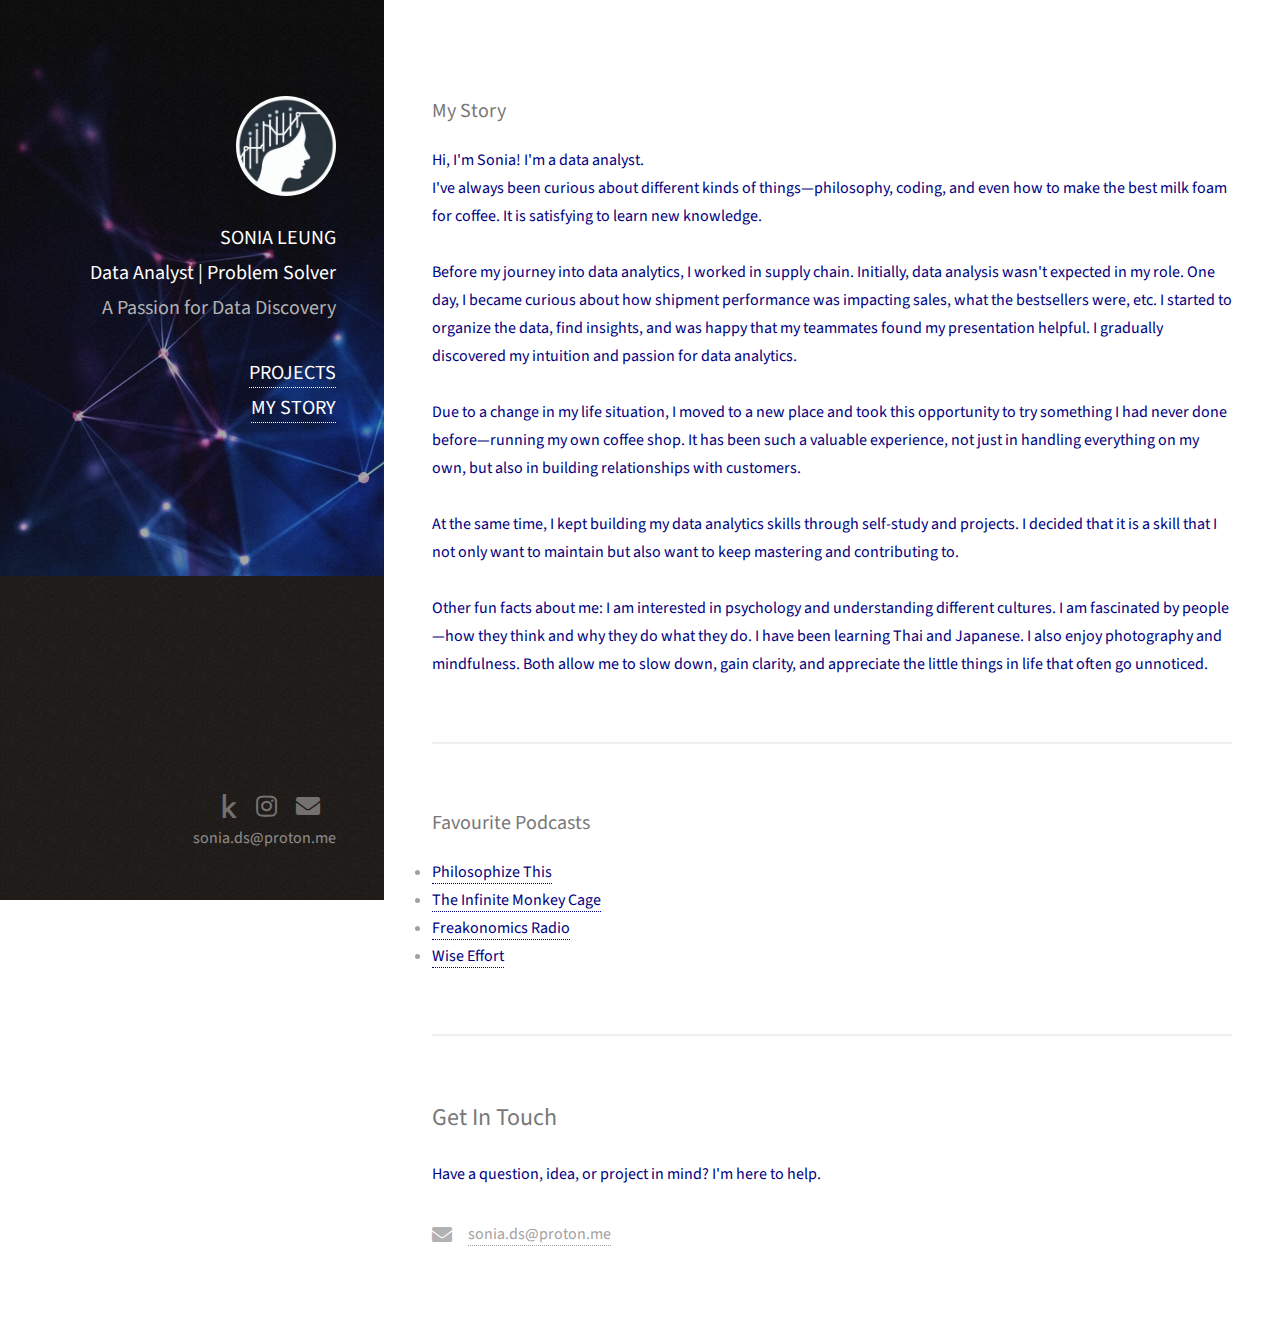
==== commit 1dfc0039: "Add files via upload" ====
--- a/aboutme.html
+++ b/aboutme.html
@@ -15,9 +15,9 @@
 			<header id="header">
 				<div class="inner">
 					<a  class="image avatar"><img src="images/avatar2.jpg"></a>
-					<h1><strong>SONIA LEUNG <br>Data Analyst | Problem Solver</strong><br>
+					<h1><strong>SONIA LEUNG<br> Data Analyst | Problem Solver</strong><br>
 					<p>A Passion for Data Discovery<br></p>
-					<strong><a href="#tag_project">PROJECTS</a><br>
+					<strong><a href="index.html">PROJECTS</a><br>
 					<a href="aboutme.html">MY STORY</a></strong></h1>
 				</div>
 			</header>
@@ -81,7 +81,6 @@
 				<div class="inner">
 					<ul class="icons">
 						<li><a href="https://www.kaggle.com/so017c" target="_blank" class="icon brands fa-kaggle"><span class="label">kaggle</span></a></li>
-						<li><a href="https://github.com/So017" target="_blank" class="icon brands fa-github"><span class="label">Github</span></a></li>
 						<li><a href="https://www.instagram.com/sonia_datascientist/" target="_blank" class="icon brands fa-instagram"><span class="label">Instagram</span></a></li>
 						<li><a href="mailto:sonia.ds@proton.me" target="_blank" class="icon solid fa-envelope"><span class="label">Email</span></a></li><br>
 						<li>sonia.ds@proton.me</li>
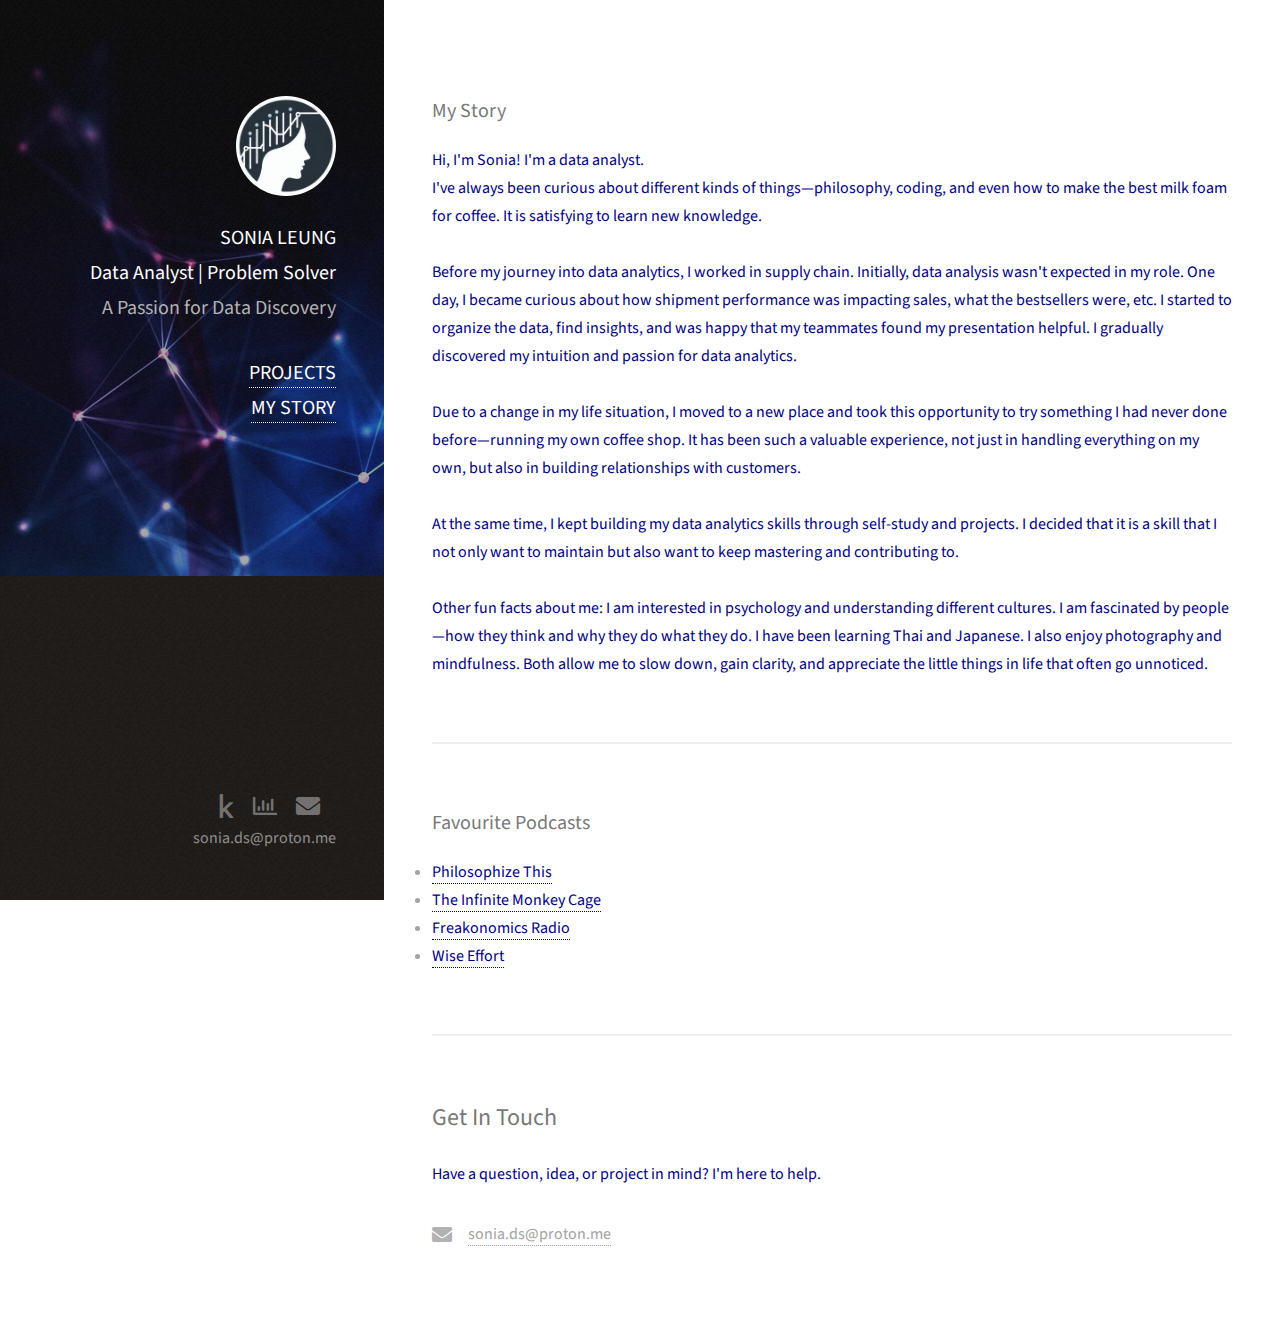
==== commit 171d4bc7: "Add files via upload" ====
--- a/aboutme.html
+++ b/aboutme.html
@@ -81,7 +81,7 @@
 				<div class="inner">
 					<ul class="icons">
 						<li><a href="https://www.kaggle.com/so017c" target="_blank" class="icon brands fa-kaggle"><span class="label">kaggle</span></a></li>
-						<li><a href="https://www.instagram.com/sonia_datascientist/" target="_blank" class="icon brands fa-instagram"><span class="label">Instagram</span></a></li>
+						<li><a href="https://public.tableau.com/app/profile/so017/vizzes" target="_blank" class="icon fa-chart-bar"><span class="label">bar</span></a></li>
 						<li><a href="mailto:sonia.ds@proton.me" target="_blank" class="icon solid fa-envelope"><span class="label">Email</span></a></li><br>
 						<li>sonia.ds@proton.me</li>
 					</ul>
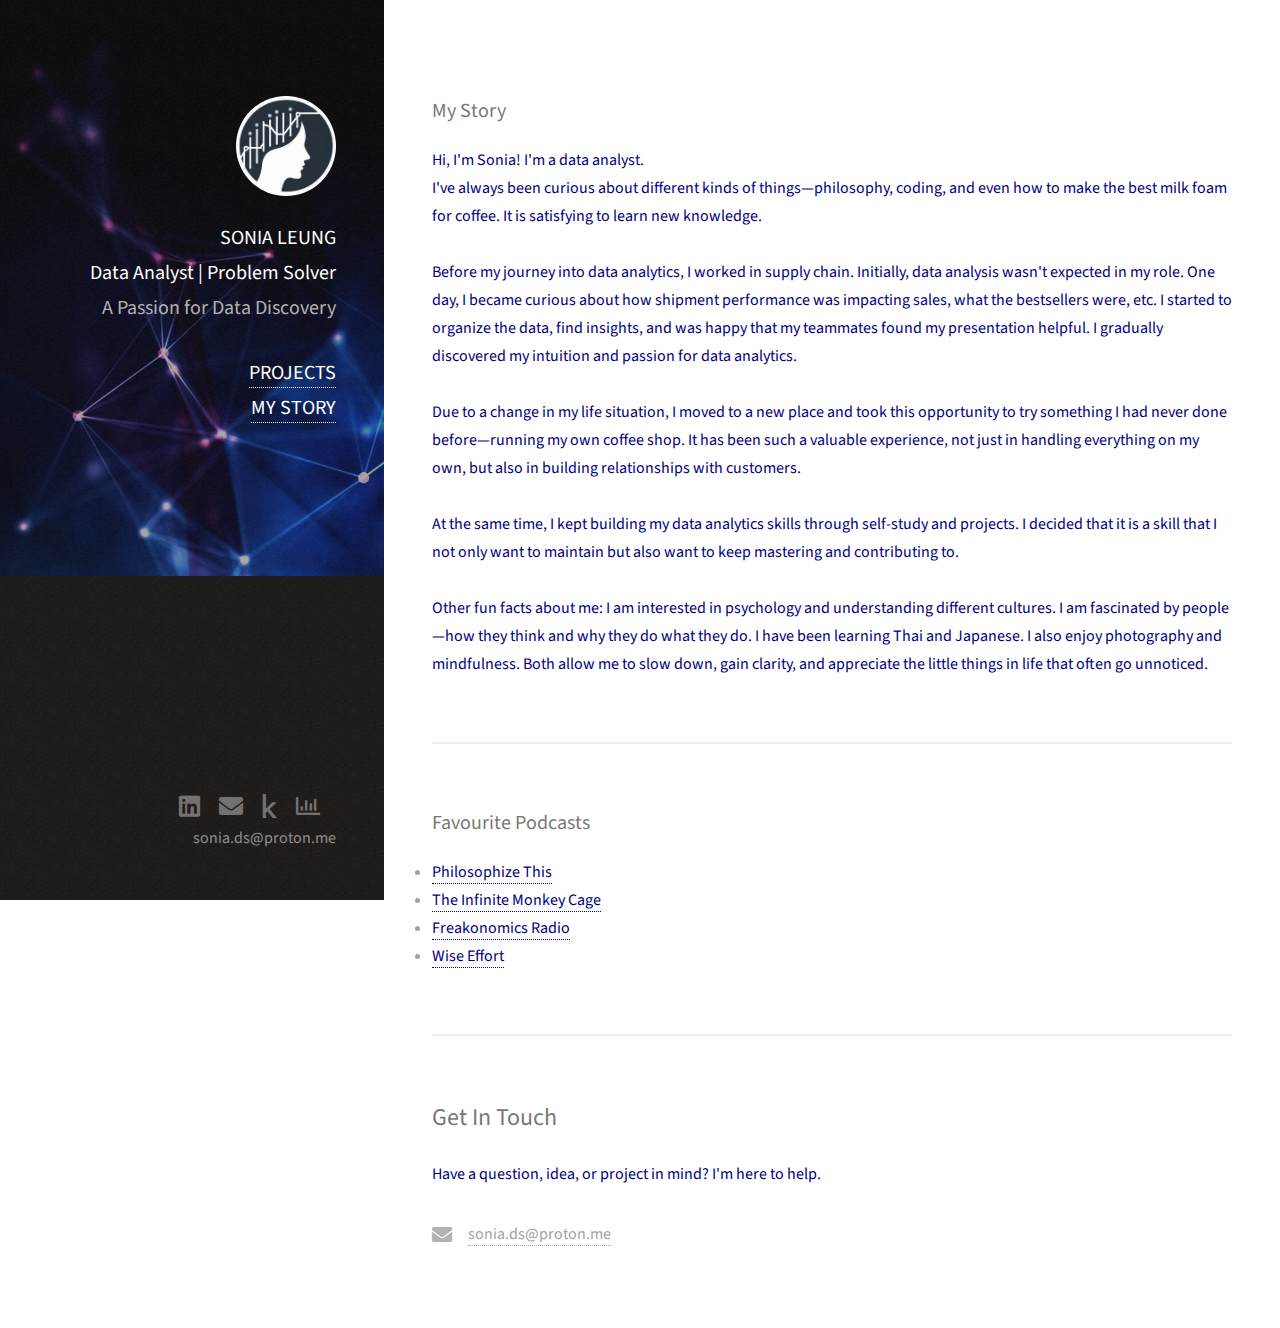
==== commit ab93de63: "Add files via upload" ====
--- a/aboutme.html
+++ b/aboutme.html
@@ -5,6 +5,7 @@
 <html>
 	<head>
 		<title>Sonia the Data Analyst</title>
+		<link rel="icon" type="image/x-icon" href="/images/favicon.ico">
 		<meta charset="utf-8" />
 		<meta name="viewport" content="width=device-width, initial-scale=1, user-scalable=no" />
 		<link rel="stylesheet" href="assets/css/main.css" />
@@ -80,9 +81,11 @@
 			<footer id="footer">
 				<div class="inner">
 					<ul class="icons">
+						<li><a href="https://www.linkedin.com/in/sonia-sl/" target="_blank" class="icon brands fa-linkedin"><span class="label">linkedin</span></a></li>
+						<li><a href="mailto:sonia.ds@proton.me" target="_blank" class="icon solid fa-envelope"><span class="label">Email</span></a></li>
 						<li><a href="https://www.kaggle.com/so017c" target="_blank" class="icon brands fa-kaggle"><span class="label">kaggle</span></a></li>
 						<li><a href="https://public.tableau.com/app/profile/so017/vizzes" target="_blank" class="icon fa-chart-bar"><span class="label">bar</span></a></li>
-						<li><a href="mailto:sonia.ds@proton.me" target="_blank" class="icon solid fa-envelope"><span class="label">Email</span></a></li><br>
+						<br>
 						<li>sonia.ds@proton.me</li>
 					</ul>
 				</div>
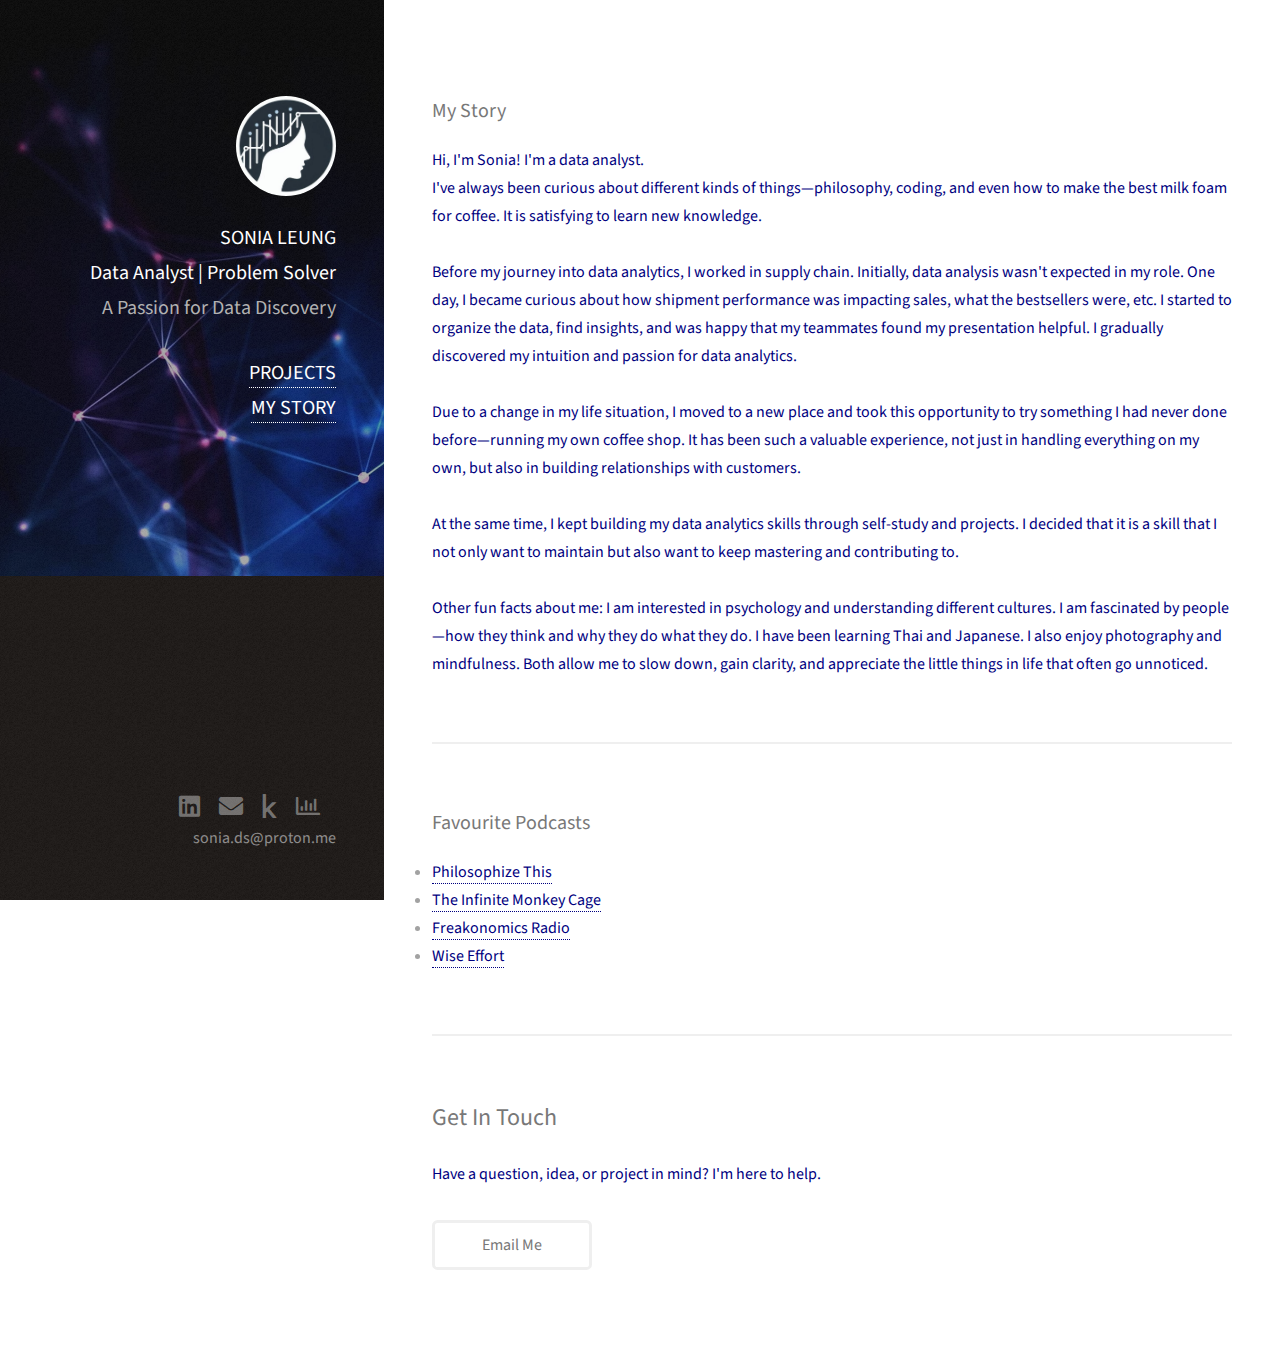
==== commit d42f1421: "Add files via upload" ====
--- a/aboutme.html
+++ b/aboutme.html
@@ -63,15 +63,9 @@
 				<section id="three">
 					<h2>Get In Touch</h2>
 					<p  style="color: navy;">Have a question, idea, or project in mind? I'm here to help.</p>
-					<div class="row">
-						<div class="col-4 col-12-small">
-							<ul class="labeled-icons">								
-								<li>
-									<h3 class="icon solid fa-envelope"><span class="label">Email</span></h3>
-									<a href="mailto:sonia.ds@proton.me">sonia.ds@proton.me</a>
-								</li>
-							</ul>
-						</div>
+					<ul class="actions">
+						<li><a href="mailto:sonia.ds@proton.me" target="_blank" class="button">Email Me</a></li>
+					</ul>
 					</div>
 				</section>
 		
